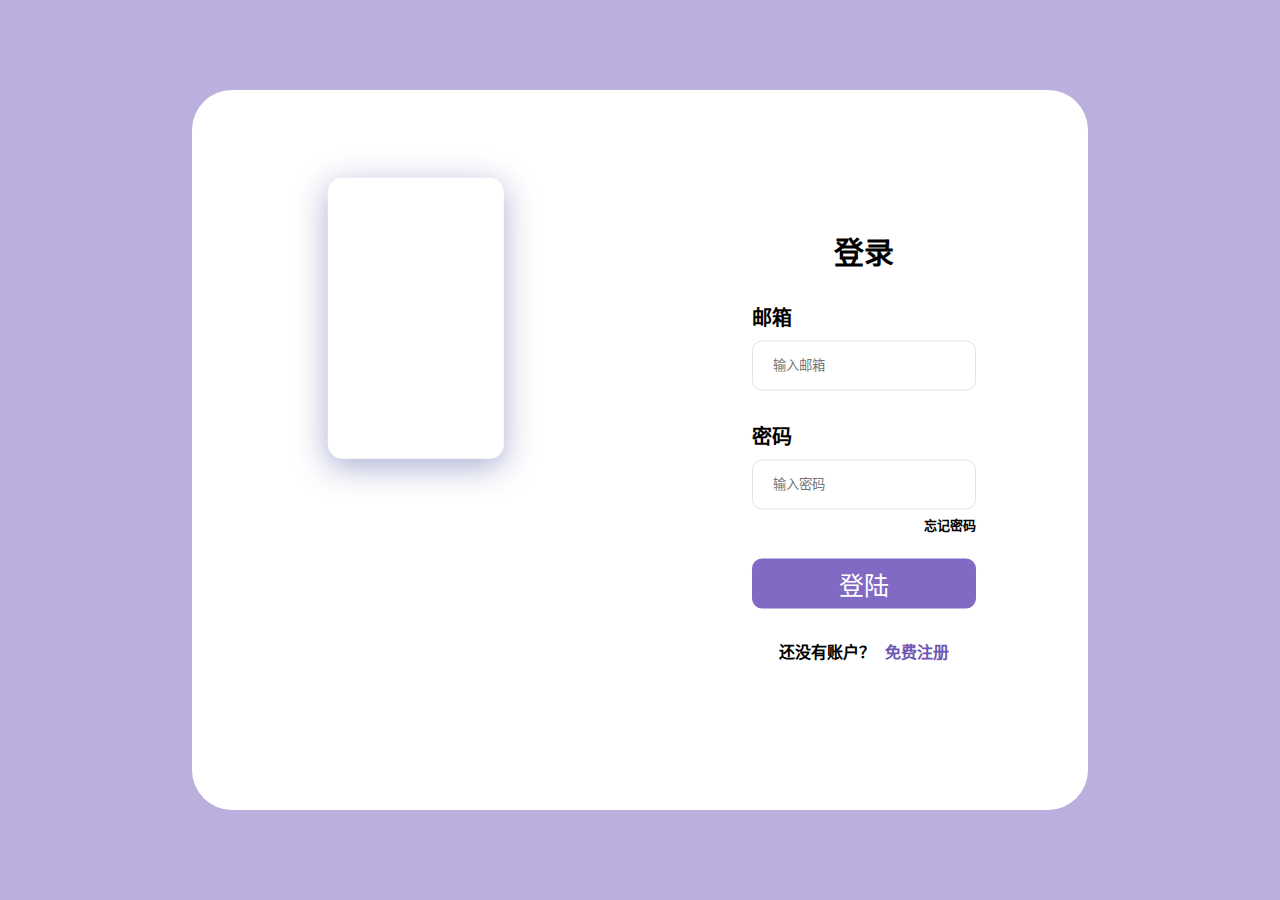
==== index.html @ 3474ecb5 "添加index.html" ====
<!DOCTYPE html>
<html lang="zh-CN">

<head>
    <meta charset="UTF-8">
    <!-- 确保IE浏览器使用最新渲染，并设置移动设备的视口 -->
    <meta http-equiv="X-UA-Compatible" content="IE=edge">
    <meta name="viewport" content="width=device-width, initial-scale=1.0">
    <title>KK的电商平台</title>
    <link rel="stylesheet" href="../style.css">
</head>

<body>
    <div class="content">
        <div class="login-wrapper">
            <div class="left-img">
                <div class="glass">
                        <div class="title">KK的电商平台</div>
                </div>
            </div>
            <div class="right-login-form">
                <div class="form-wrapper">
                    <h1>登录</h1>
                    <div class="input-items">
                        <span class="input-tips">
                            邮箱
                        </span>
                        <input type="text" class="inputs" placeholder="输入邮箱">
                    </div>
                    <div class="input-items">
                        <span class="input-tips">
                            密码
                        </span>
                        <input type="password" class="inputs" placeholder="输入密码">
                        <span class="forgot">忘记密码</span>
                    </div>
                    <button class="btn">登陆</button>
                    <div class="siginup-tips">
                        <span>还没有账户？</span>
                        <span>免费注册</span>
                    </div>
                </div>
            </div>
        </div>
    </div>
</body>

</html>
---- style.css ----
* {
     padding: 0;
     margin: 0;
     font-family: "Aguazyuan", Courier, monospace;
 }

 .content {
     width: 100vw;
     height: 100vh;
     background-color: rgb(186, 175, 221);
     position: relative;
 }

 .content .login-wrapper {
     width: 70vw;
     height: 80vh;
     background-color: #fff;
     border-radius: 40px;
     position: absolute;
     left: 50%;
     top: 50%;
     transform: translate(-50%, -50%);
     display: flex;
 }

 .content .login-wrapper .left-img {
     border-radius: 40px;
     flex: 1;
     background: url(../Demo1_shopping/asset/bg.jpg) no-repeat;
     background-size: cover;
     position: relative;
 }

 .content .login-wrapper .left-img .glass {
     width: 30%;
     padding: 20px;
     color: #fff;
     position: absolute;
     top: 20%;
     left: 50%;
     transform: translate(-50%, -20%);
     background: rgba(255, 255, 255, 0.1);
     box-shadow: 0 8px 32px 0 rgba(31, 38, 135, 0.37);
     backdrop-filter: blur(10px);
     -webkit-backdrop-filter: blur(10px);
     border-radius: 15px;
     border: 1px solid rgba(255, 255, 255, 0.48);
 }

 .content .login-wrapper .left-img .glass .title {
     font-size: 50px;
     text-align: center;
     padding: 10px;
     overflow: hidden;
 }

 .content .login-wrapper .right-login-form {
     flex: 1;
     position: relative;
 }

 .content .login-wrapper .right-login-form .form-wrapper {
     position: absolute;
     left: 50%;
     top: 50%;
     transform: translate(-50%, -50%);
 }

 .content .login-wrapper .right-login-form .form-wrapper h1 {
     font-size: 30px;
     text-align: center;
 }

 .content .login-wrapper .right-login-form .form-wrapper .input-items {
     margin: 20px 0;
 }

 .content .login-wrapper .right-login-form .form-wrapper .input-items .input-tips {
     display: inline-block;
     font-weight: 600;
     font-size: 20px;
     margin: 10px 0;
 }

 .content .login-wrapper .right-login-form .form-wrapper .input-items .inputs {
     width: 100%;
     height: 50px;
     border-radius: 10px;
     border: 1px solid rgb(227, 227, 227);
     padding: 20px;
     box-sizing: border-box;
     outline: none;
     transition: 0.5s;
 }

 .content .login-wrapper .right-login-form .form-wrapper .input-items .inputs:focus {
     border: 1px solid rgb(128, 106, 196);
 }

 .content .login-wrapper .right-login-form .form-wrapper .input-items .forgot {
     float: right;
     font-weight: 600;
     text-align: right;
     margin: 5px 0;
     font-size: 13px;
     cursor: pointer;
 }

 .content .login-wrapper .right-login-form .form-wrapper .btn {
     width: 100%;
     height: 50px;
     background-color: rgb(128, 106, 196);
     border: 0;
     border-radius: 10px;
     color: #fff;
     font-size: 25px;
     margin: 20px 0;
     cursor: pointer;
 }

 .content .login-wrapper .right-login-form .form-wrapper .siginup-tips {
     text-align: center;
     font-weight: 600;
     margin: 10px 0;
 }

 .content .login-wrapper .right-login-form .form-wrapper .siginup-tips span:last-child {
     color: rgb(110, 87, 179);
     cursor: pointer;
 }

 .content .login-wrapper .right-login-form .form-wrapper .other-login .divider {
     width: 100%;
     margin: 20px 0;
     text-align: center;
     display: flex;
     align-items: center;
     justify-content: space-between;
 }

 .content .login-wrapper .right-login-form .form-wrapper .other-login .divider .line {
     display: inline-block;
     max-width: 35%;
     width: 35%;
     flex: 1;
     height: 1px;
     background-color: rgb(162, 172, 185);
 }

 .content .login-wrapper .right-login-form .form-wrapper .other-login .divider .divider-text {
     vertical-align: middle;
     margin: 0 20px;
     display: inline-block;
     width: 50px;
     color: rgb(162, 172, 185);
     white-space: normal;
 }

 .content .login-wrapper .right-login-form .form-wrapper .other-login .other-login-wrapper {
     width: 100%;
     display: flex;
     justify-content: center;
     align-items: center;
 }

 .content .login-wrapper .right-login-form .form-wrapper .other-login .other-login-wrapper .other-login-item {
     width: 70px;
     padding: 10px;
     text-align: center;
     border-radius: 10px;
     cursor: pointer;
     font-weight: 600;
     color: rgb(51, 49, 116);
     margin: 0 10px;
     transition: 0.4s;
 }

 .content .login-wrapper .right-login-form .form-wrapper .other-login .other-login-wrapper .other-login-item img {
     width: 40px;
     height: 40px;
     vertical-align: middle;
 }

 .content .login-wrapper .right-login-form .form-wrapper .other-login .other-login-wrapper .other-login-item span {
     vertical-align: middle;
 }

 .content .login-wrapper .right-login-form .form-wrapper .other-login .other-login-wrapper .other-login-item:hover {
     width: 80px;
     height: 50%;
     background-color: #fff;
     border: 0;
     box-shadow: 1px 10px 32px 1px rgba(186, 175, 221, 0.37);
 }

 @media (max-width: 800px) {
     .login-wrapper {
         padding: 20px;
     }

     .login-wrapper .left-img {
         display: none;
     }

     .login-wrapper .right-login-form {
         padding: 20px;
     }
 }
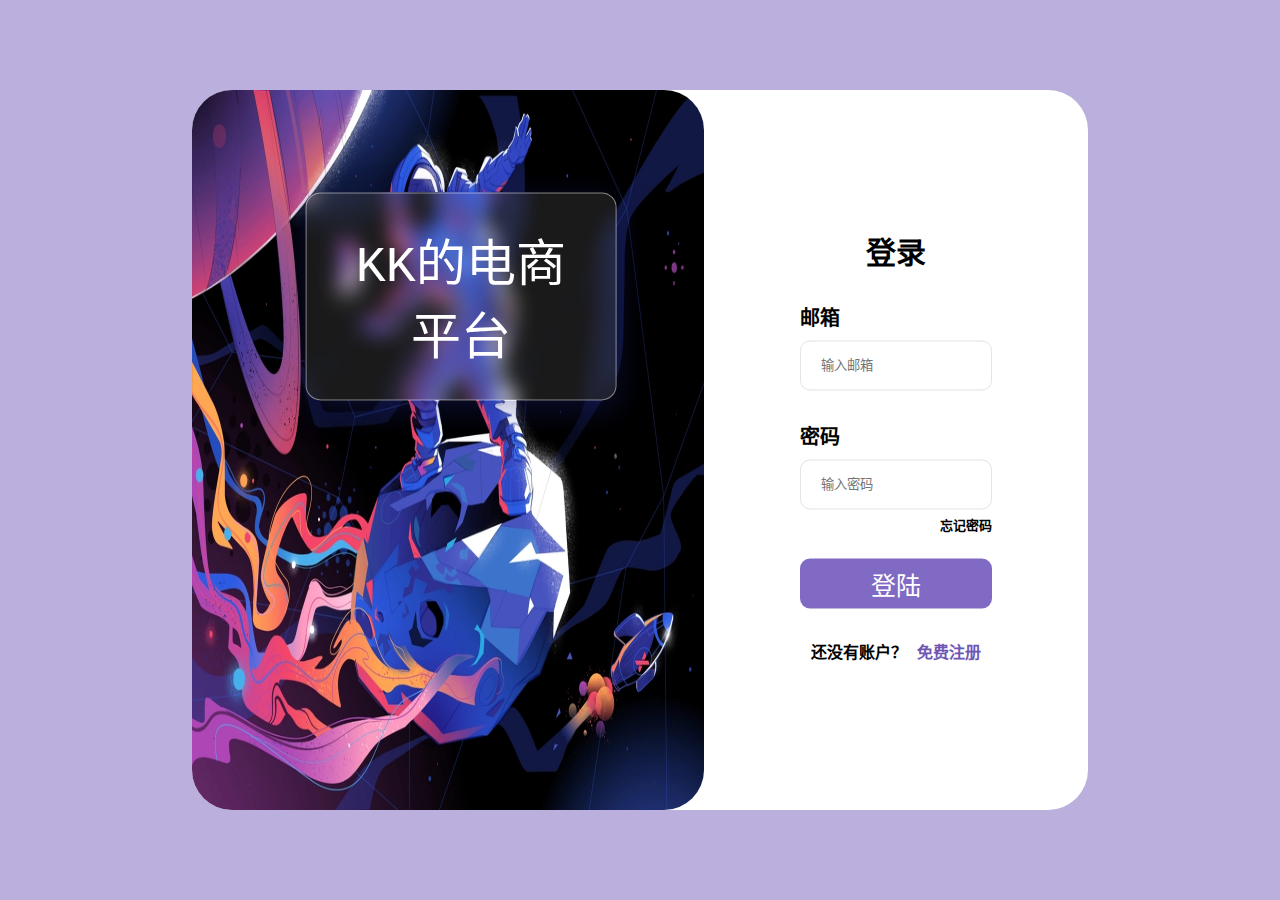
==== commit d7b006b3: "左侧图片自适应" ====
--- a/index.html
+++ b/index.html
@@ -7,13 +7,14 @@
     <meta http-equiv="X-UA-Compatible" content="IE=edge">
     <meta name="viewport" content="width=device-width, initial-scale=1.0">
     <title>KK的电商平台</title>
-    <link rel="stylesheet" href="../style.css">
+    <link rel="stylesheet" href="style.css">
 </head>
 
 <body>
     <div class="content">
         <div class="login-wrapper">
             <div class="left-img">
+                <img src="./asset/bg.jpg" />
                 <div class="glass">
                         <div class="title">KK的电商平台</div>
                 </div>
@@ -31,7 +32,7 @@
                         <span class="input-tips">
                             密码
                         </span>
-                        <input type="password" class="inputs" placeholder="输入密码">
+                        <input type="password" class="inputs" placeholder="输入密码"> 
                         <span class="forgot">忘记密码</span>
                     </div>
                     <button class="btn">登陆</button>
--- a/style.css
+++ b/style.css
@@ -23,10 +23,12 @@
      display: flex;
  }
 
- .content .login-wrapper .left-img {
+img {
+     width: 40vw;
+     height: 80vh;
      border-radius: 40px;
-     flex: 1;
-     background: url(../Demo1_shopping/asset/bg.jpg) no-repeat;
+     /* flex: 1;
+     background: url(../Demo1_shopping/asset/bg.jpg) no-repeat; */
      background-size: cover;
      position: relative;
  }
@@ -37,7 +39,7 @@
      color: #fff;
      position: absolute;
      top: 20%;
-     left: 50%;
+     left: 30%;
      transform: translate(-50%, -20%);
      background: rgba(255, 255, 255, 0.1);
      box-shadow: 0 8px 32px 0 rgba(31, 38, 135, 0.37);
